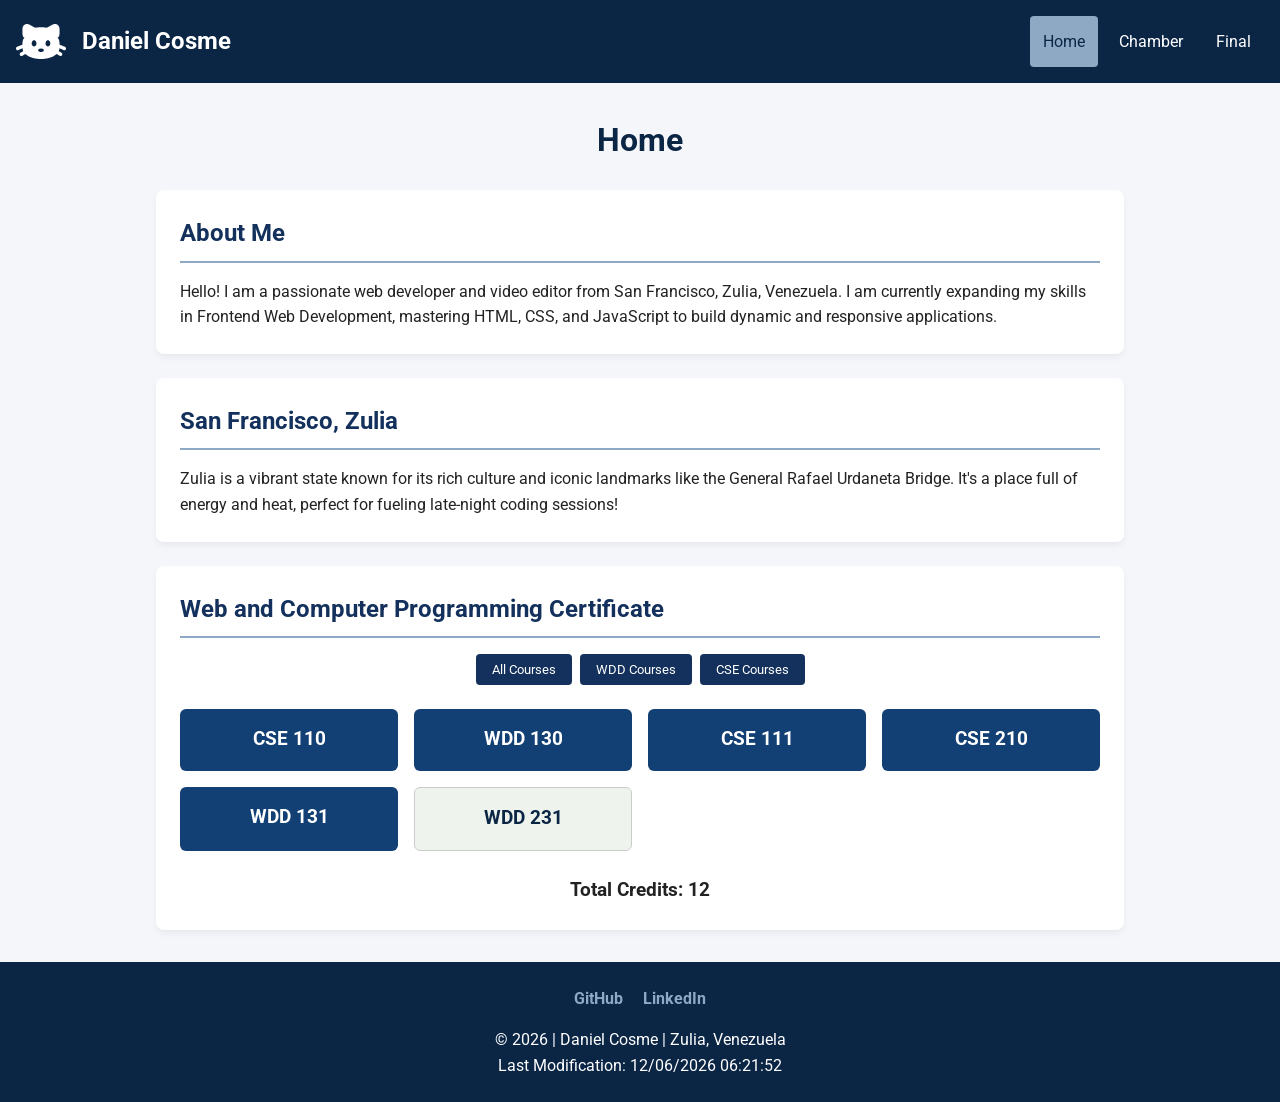
==== index.html @ 6fd8de2d "Add files via upload" ====
<!DOCTYPE html>
<html lang="en">
<head>
    <meta charset="UTF-8">
    <meta name="viewport" content="width=device-width, initial-scale=1.0">
    <title>WDD 231 - Web Frontend Development I - Daniel Cosme</title>
    <meta name="description" content="WDD 231 course home page for Daniel Cosme, featuring course projects, JavaScript array filtering, and web development fundamentals.">
    <meta name="author" content="Daniel Cosme">
    <link rel="preconnect" href="https://fonts.googleapis.com">
    <link rel="preconnect" href="https://fonts.gstatic.com" crossorigin>
    <link href="https://fonts.googleapis.com/css2?family=Roboto:wght@400;700&display=swap" rel="stylesheet">
    <link rel="stylesheet" href="styles/base.css">
    <script src="scripts/main.js" defer></script>
</head>
<body>
    <header>
        <div class="header-content">
            <img src="images/logo.svg" alt="Daniel Cosme Logo" width="50" height="50" class="site-logo">
            <span>Daniel Cosme</span>
        </div>
        <button id="menu-button" aria-label="Toggle navigation menu">☰</button>
        <nav id="nav-menu">
            <a href="#" class="active">Home</a>
            <a href="chamber/index.html">Chamber</a>
            <a href="final/index.html">Final</a>
        </nav>
    </header>

    <main>
        <h1>Home</h1>
        
        <section class="card about-card">
            <h2>About Me</h2>
            <div class="about-content">
                <p>Hello! I am a passionate web developer and video editor from San Francisco, Zulia, Venezuela. I am currently expanding my skills in Frontend Web Development, mastering HTML, CSS, and JavaScript to build dynamic and responsive applications.</p>
            </div>
        </section>

        <section class="card location-card">
            <h2>San Francisco, Zulia</h2>
            <p>Zulia is a vibrant state known for its rich culture and iconic landmarks like the General Rafael Urdaneta Bridge. It's a place full of energy and heat, perfect for fueling late-night coding sessions!</p>
        </section>

        <section class="card certificate-card">
            <h2>Web and Computer Programming Certificate</h2>
            
            <div class="filter-buttons">
                <button id="btn-all">All Courses</button>
                <button id="btn-wdd">WDD Courses</button>
                <button id="btn-cse">CSE Courses</button>
            </div>

            <div id="course-container" class="course-grid"></div>

            <div class="credits-section">
                <p>Total Credits: <span id="total-credits">0</span></p>
            </div>
        </section>
    </main>

    <footer>
        <div class="social-links">
            <a href="https://github.com/SenixArt" target="_blank" title="GitHub">GitHub</a>
            <a href="https://www.linkedin.com" target="_blank" title="LinkedIn">LinkedIn</a>
        </div>
        <p>&copy; <span id="currentyear"></span> | Daniel Cosme | Zulia, Venezuela</p>
        <p id="lastModified"></p>
    </footer>
</body>
</html>
---- styles/base.css ----
:root {
    --primary-color: #0b2545;
    --secondary-color: #13315c;
    --accent-color: #8da9c4;
    --text-dark: #222;
    --text-light: #fff;
    --completed-course: #134074;
    --incomplete-course: #eef4ed;
}

* {
    margin: 0;
    padding: 0;
    box-sizing: border-box;
    font-family: 'Roboto', sans-serif;
}

body {
    background-color: #f4f6f9;
    color: var(--text-dark);
    line-height: 1.6;
}

header {
    background-color: var(--primary-color);
    color: var(--text-light);
    padding: 1rem;
    display: flex;
    flex-direction: column;
}

.header-content {
    display: flex;
    align-items: center;
    gap: 1rem;
    font-size: 1.5rem;
    font-weight: 700;
}

.site-logo {
    width: 50px;
    height: 50px;
    object-fit: contain;
}

#menu-button {
    background: none;
    border: none;
    color: var(--text-light);
    font-size: 2rem;
    cursor: pointer;
    align-self: flex-end;
    margin-top: -40px;
}

nav {
    display: none;
    flex-direction: column;
    margin-top: 1rem;
}

nav.open {
    display: flex;
}

nav a {
    color: var(--text-light);
    text-decoration: none;
    padding: 0.8rem;
    text-align: center;
    border-bottom: 1px solid var(--secondary-color);
    transition: background 0.3s;
}

nav a:hover, nav a.active {
    background-color: var(--accent-color);
    color: var(--primary-color);
}

main {
    max-width: 1000px;
    margin: 2rem auto;
    padding: 0 1rem;
    display: flex;
    flex-direction: column;
    gap: 1.5rem;
}

h1 {
    text-align: center;
    color: var(--primary-color);
}

.card {
    background: #fff;
    border-radius: 8px;
    padding: 1.5rem;
    box-shadow: 0 4px 6px rgba(0,0,0,0.05);
}

.card h2 {
    color: var(--secondary-color);
    margin-bottom: 1rem;
    border-bottom: 2px solid var(--accent-color);
    padding-bottom: 0.5rem;
}

.filter-buttons {
    display: flex;
    gap: 0.5rem;
    margin-bottom: 1.5rem;
    flex-wrap: wrap;
    justify-content: center;
}

.filter-buttons button {
    padding: 0.5rem 1rem;
    border: none;
    background-color: var(--secondary-color);
    color: var(--text-light);
    border-radius: 4px;
    cursor: pointer;
    transition: background 0.3s;
}

.filter-buttons button:hover {
    background-color: var(--primary-color);
}

.course-grid {
    display: grid;
    grid-template-columns: 1fr;
    gap: 1rem;
}

.course-item {
    padding: 1rem;
    border-radius: 6px;
    text-align: center;
    font-weight: bold;
    border: 1px solid #ccc;
}

.course-item.completed {
    background-color: var(--completed-course);
    color: var(--text-light);
    border: none;
}

.course-item.incomplete {
    background-color: var(--incomplete-course);
    color: var(--primary-color);
}

.credits-section {
    margin-top: 1.5rem;
    text-align: center;
    font-size: 1.2rem;
    font-weight: 700;
}

footer {
    background-color: var(--primary-color);
    color: var(--text-light);
    text-align: center;
    padding: 1.5rem;
    margin-top: 2rem;
}

.social-links {
    margin-bottom: 1rem;
}

.social-links a {
    color: var(--accent-color);
    text-decoration: none;
    margin: 0 0.5rem;
    font-weight: bold;
}

@media screen and (min-width: 768px) {
    header {
        flex-direction: row;
        justify-content: space-between;
        align-items: center;
    }

    #menu-button {
        display: none;
    }

    nav {
        display: flex;
        flex-direction: row;
        margin-top: 0;
    }

    nav a {
        border-bottom: none;
        border-radius: 4px;
        margin-left: 0.5rem;
    }

    .course-grid {
        grid-template-columns: repeat(auto-fit, minmax(200px, 1fr));
    }
}
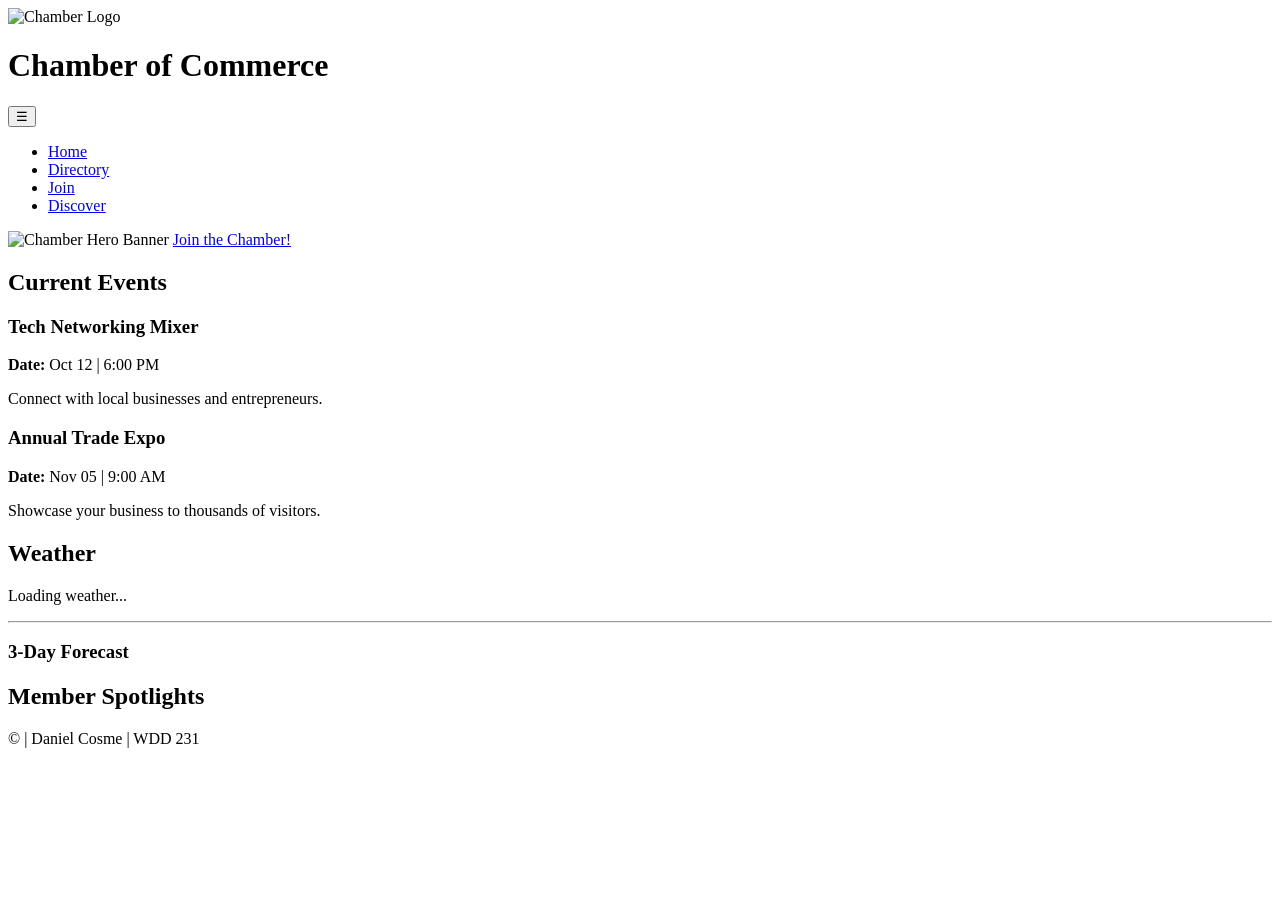
==== commit d3ba48ba: "Update index.html" ====
--- a/index.html
+++ b/index.html
@@ -3,68 +3,78 @@
 <head>
     <meta charset="UTF-8">
     <meta name="viewport" content="width=device-width, initial-scale=1.0">
-    <title>WDD 231 - Web Frontend Development I - Daniel Cosme</title>
-    <meta name="description" content="WDD 231 course home page for Daniel Cosme, featuring course projects, JavaScript array filtering, and web development fundamentals.">
+    <title>Chamber of Commerce - Home</title>
+    <meta name="description" content="Chamber of Commerce Home Page featuring current weather, events, and member spotlights.">
     <meta name="author" content="Daniel Cosme">
-    <link rel="preconnect" href="https://fonts.googleapis.com">
-    <link rel="preconnect" href="https://fonts.gstatic.com" crossorigin>
-    <link href="https://fonts.googleapis.com/css2?family=Roboto:wght@400;700&display=swap" rel="stylesheet">
-    <link rel="stylesheet" href="styles/base.css">
-    <script src="scripts/main.js" defer></script>
+    <link rel="stylesheet" href="styles/chamber.css">
+    <script src="scripts/home.js" defer></script>
 </head>
 <body>
     <header>
-        <div class="header-content">
-            <img src="images/logo.svg" alt="Daniel Cosme Logo" width="50" height="50" class="site-logo">
-            <span>Daniel Cosme</span>
-        </div>
-        <button id="menu-button" aria-label="Toggle navigation menu">☰</button>
-        <nav id="nav-menu">
-            <a href="#" class="active">Home</a>
-            <a href="chamber/index.html">Chamber</a>
-            <a href="final/index.html">Final</a>
-        </nav>
+        <img src="images/logo.webp" alt="Chamber Logo" width="80" height="80">
+        <h1>Chamber of Commerce</h1>
     </header>
 
-    <main>
-        <h1>Home</h1>
-        
-        <section class="card about-card">
-            <h2>About Me</h2>
-            <div class="about-content">
-                <p>Hello! I am a passionate web developer and video editor from San Francisco, Zulia, Venezuela. I am currently expanding my skills in Frontend Web Development, mastering HTML, CSS, and JavaScript to build dynamic and responsive applications.</p>
-            </div>
+    <nav>
+        <button id="menu-button" aria-label="Toggle Navigation">&#9776;</button>
+        <ul class="nav-links">
+            <li><a href="index.html" class="active">Home</a></li>
+            <li><a href="directory.html">Directory</a></li>
+            <li><a href="join.html">Join</a></li>
+            <li><a href="discover.html">Discover</a></li>
+        </ul>
+    </nav>
+
+    <main class="home-main">
+        <!-- Hero Section con Call to Action (Requisito 7 y 8) -->
+        <section class="hero">
+            <picture>
+                <source srcset="images/hero-large.webp" media="(min-width: 768px)">
+                <img src="images/hero-small.webp" alt="Chamber Hero Banner" width="800" height="400" class="hero-img">
+            </picture>
+            <a href="join.html" class="cta-button">Join the Chamber!</a>
         </section>
 
-        <section class="card location-card">
-            <h2>San Francisco, Zulia</h2>
-            <p>Zulia is a vibrant state known for its rich culture and iconic landmarks like the General Rafael Urdaneta Bridge. It's a place full of energy and heat, perfect for fueling late-night coding sessions!</p>
-        </section>
+        <div class="home-grid">
+            <!-- Current Events (Requisito 9) -->
+            <section class="card events">
+                <h2>Current Events</h2>
+                <div class="event-item">
+                    <h3>Tech Networking Mixer</h3>
+                    <p><strong>Date:</strong> Oct 12 | 6:00 PM</p>
+                    <p>Connect with local businesses and entrepreneurs.</p>
+                </div>
+                <div class="event-item">
+                    <h3>Annual Trade Expo</h3>
+                    <p><strong>Date:</strong> Nov 05 | 9:00 AM</p>
+                    <p>Showcase your business to thousands of visitors.</p>
+                </div>
+            </section>
 
-        <section class="card certificate-card">
-            <h2>Web and Computer Programming Certificate</h2>
-            
-            <div class="filter-buttons">
-                <button id="btn-all">All Courses</button>
-                <button id="btn-wdd">WDD Courses</button>
-                <button id="btn-cse">CSE Courses</button>
-            </div>
+            <!-- Weather Section (Requisito 10) -->
+            <section class="card weather">
+                <h2>Weather</h2>
+                <div id="current-weather">
+                    <p>Loading weather...</p>
+                </div>
+                <hr>
+                <h3>3-Day Forecast</h3>
+                <div id="weather-forecast"></div>
+            </section>
 
-            <div id="course-container" class="course-grid"></div>
-
-            <div class="credits-section">
-                <p>Total Credits: <span id="total-credits">0</span></p>
-            </div>
-        </section>
+            <!-- Member Spotlights (Requisito 11) -->
+            <section class="card spotlights">
+                <h2>Member Spotlights</h2>
+                <div id="spotlight-container" class="spotlight-grid">
+                    <!-- Se llena dinámicamente desde el JS -->
+                </div>
+            </section>
+        </div>
     </main>
 
     <footer>
-        <div class="social-links">
-            <a href="https://github.com/SenixArt" target="_blank" title="GitHub">GitHub</a>
-            <a href="https://www.linkedin.com" target="_blank" title="LinkedIn">LinkedIn</a>
-        </div>
-        <p>&copy; <span id="currentyear"></span> | Daniel Cosme | Zulia, Venezuela</p>
+        <p>&copy; <span id="currentyear"></span> | Daniel Cosme | WDD 231</p>
         <p id="lastModified"></p>
     </footer>
 </body>
-</html>+</html>
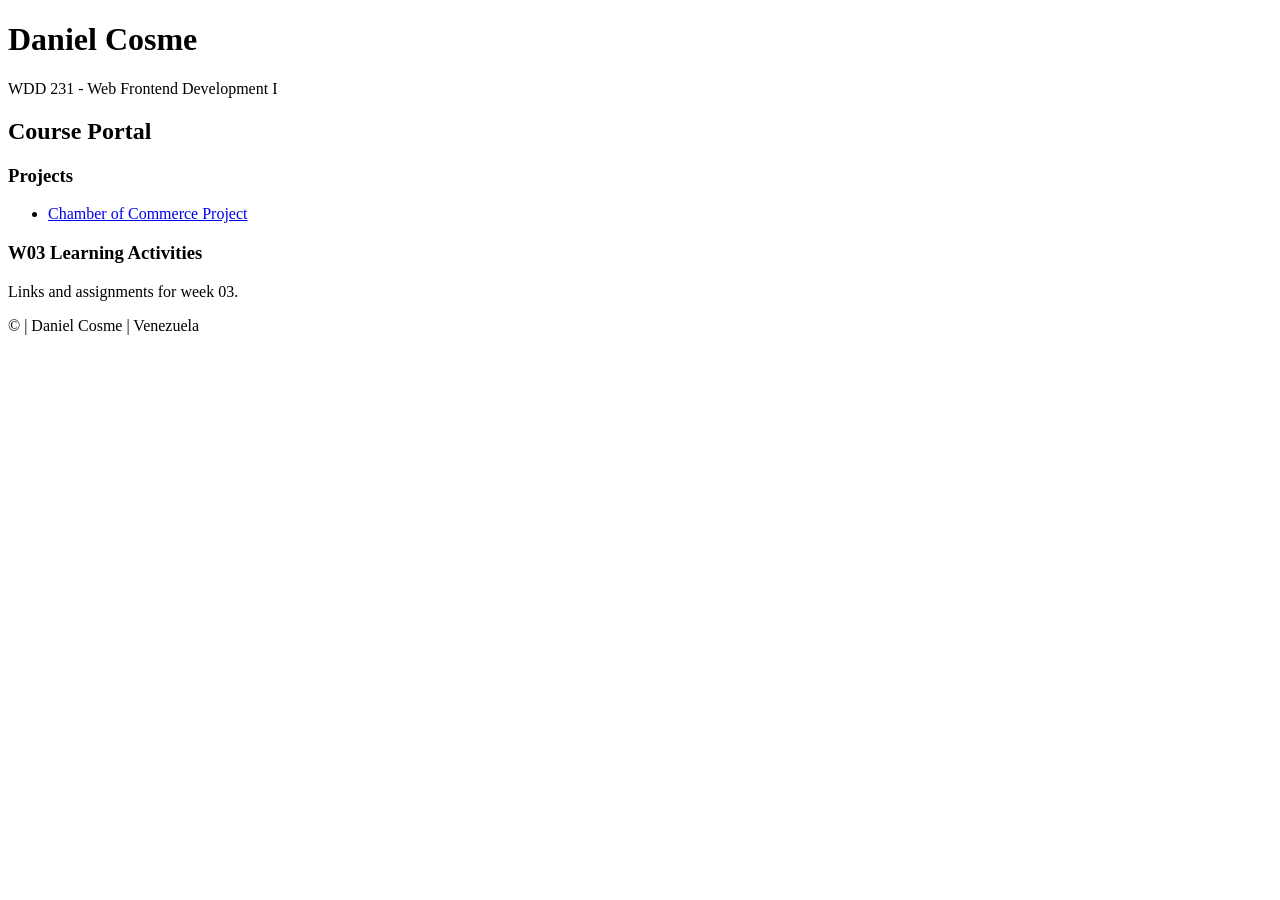
==== commit b92a588b: "Update index.html" ====
--- a/index.html
+++ b/index.html
@@ -3,77 +3,35 @@
 <head>
     <meta charset="UTF-8">
     <meta name="viewport" content="width=device-width, initial-scale=1.0">
-    <title>Chamber of Commerce - Home</title>
-    <meta name="description" content="Chamber of Commerce Home Page featuring current weather, events, and member spotlights.">
+    <title>WDD 231 - Web Frontend Development I - Daniel Cosme</title>
+    <meta name="description" content="WDD 231 Course Portal Page for Daniel Cosme">
     <meta name="author" content="Daniel Cosme">
-    <link rel="stylesheet" href="styles/chamber.css">
-    <script src="scripts/home.js" defer></script>
+    <link rel="stylesheet" href="styles/styles.css">
+    <script src="scripts/getdates.js" defer></script>
 </head>
 <body>
     <header>
-        <img src="images/logo.webp" alt="Chamber Logo" width="80" height="80">
-        <h1>Chamber of Commerce</h1>
+        <h1>Daniel Cosme</h1>
+        <p>WDD 231 - Web Frontend Development I</p>
     </header>
 
-    <nav>
-        <button id="menu-button" aria-label="Toggle Navigation">&#9776;</button>
-        <ul class="nav-links">
-            <li><a href="index.html" class="active">Home</a></li>
-            <li><a href="directory.html">Directory</a></li>
-            <li><a href="join.html">Join</a></li>
-            <li><a href="discover.html">Discover</a></li>
-        </ul>
-    </nav>
-
-    <main class="home-main">
-        <!-- Hero Section con Call to Action (Requisito 7 y 8) -->
-        <section class="hero">
-            <picture>
-                <source srcset="images/hero-large.webp" media="(min-width: 768px)">
-                <img src="images/hero-small.webp" alt="Chamber Hero Banner" width="800" height="400" class="hero-img">
-            </picture>
-            <a href="join.html" class="cta-button">Join the Chamber!</a>
+    <main>
+        <h2>Course Portal</h2>
+        <section class="card">
+            <h3>Projects</h3>
+            <ul>
+                <li><a href="chamber/index.html">Chamber of Commerce Project</a></li>
+            </ul>
         </section>
-
-        <div class="home-grid">
-            <!-- Current Events (Requisito 9) -->
-            <section class="card events">
-                <h2>Current Events</h2>
-                <div class="event-item">
-                    <h3>Tech Networking Mixer</h3>
-                    <p><strong>Date:</strong> Oct 12 | 6:00 PM</p>
-                    <p>Connect with local businesses and entrepreneurs.</p>
-                </div>
-                <div class="event-item">
-                    <h3>Annual Trade Expo</h3>
-                    <p><strong>Date:</strong> Nov 05 | 9:00 AM</p>
-                    <p>Showcase your business to thousands of visitors.</p>
-                </div>
-            </section>
-
-            <!-- Weather Section (Requisito 10) -->
-            <section class="card weather">
-                <h2>Weather</h2>
-                <div id="current-weather">
-                    <p>Loading weather...</p>
-                </div>
-                <hr>
-                <h3>3-Day Forecast</h3>
-                <div id="weather-forecast"></div>
-            </section>
-
-            <!-- Member Spotlights (Requisito 11) -->
-            <section class="card spotlights">
-                <h2>Member Spotlights</h2>
-                <div id="spotlight-container" class="spotlight-grid">
-                    <!-- Se llena dinámicamente desde el JS -->
-                </div>
-            </section>
-        </div>
+        
+        <section class="card">
+            <h3>W03 Learning Activities</h3>
+            <p>Links and assignments for week 03.</p>
+        </section>
     </main>
 
     <footer>
-        <p>&copy; <span id="currentyear"></span> | Daniel Cosme | WDD 231</p>
+        <p>&copy; <span id="currentyear"></span> | Daniel Cosme | Venezuela</p>
         <p id="lastModified"></p>
     </footer>
 </body>
